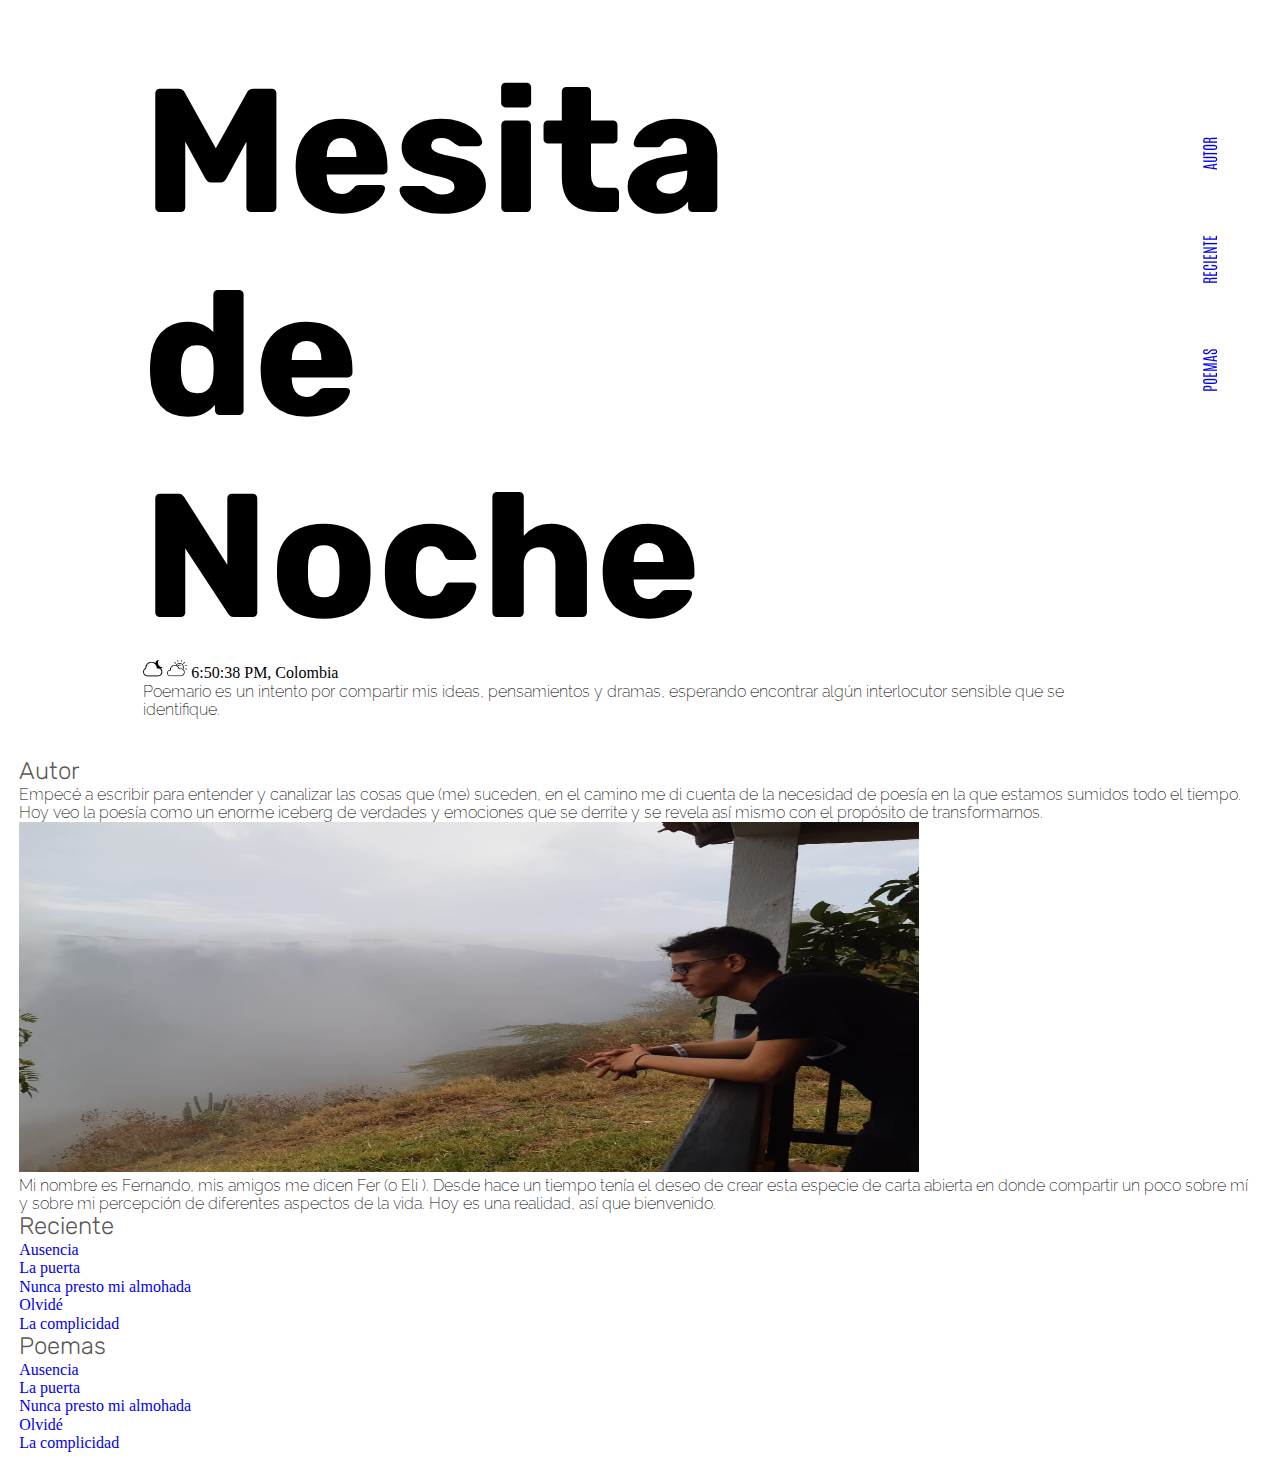
==== index.html @ 66544c05 "Styling vertical navbar and hero" ====
<!DOCTYPE html>
<html lang="es">
  <head>
    <meta charset="UTF-8" />
    <meta http-equiv="X-UA-Compatible" content="IE=edge" />
    <meta name="viewport" content="width=device-width, initial-scale=1.0" />
    <link rel="stylesheet" href="css/normalize.css" />
    <link rel="stylesheet" href="css/styles.css" />
    <link href="https://emoji-css.afeld.me/emoji.css" rel="stylesheet" />
    <!-- S  E O -->
    <!-- <meta name="keywords" content="HTML, CSS, JavaScript">
    <meta name="description" content="Free Web tutorials for HTML and CSS">
    <meta name="author" content="John Doe"> -->
    <title>Poemario</title>
  </head>
  <body>
    <div class="container">
      <!-- Vertical N    a   v   b   a   r -->
      <nav>
        <ul>
          <li><a href="#">Autor</a></li>
          <li><a href="#">Reciente</a></li>
          <li><a href="#">Poemas</a></li>
        </ul>
      </nav>
      <!-- H    e   r   o -->
      <div class="hero-container">
        <header class="hero-header">
          <h1>
            Mesita <br />
            de <br />
            Noche
          </h1>
          <div>
            <img
              src="img/cloud-and-moon.png"
              alt="cloud and moon"
              height="20px"
              width="20px"
            />
            <img
              src="img/cloud-and-sun.png"
              alt="cloud and sun"
              height="20px"
              width="20px"
            />
            <span class="current-date">6:50:38 PM, Colombia</span>
          </div>
        </header>
        <p>
          Poemario es un intento por compartir mis ideas, pensamientos y dramas,
          esperando encontrar algún interlocutor sensible que se identifique.
        </p>
      </div>
      <!-- S  w   i   t   c   h -->
      <!-- End S  w   i   t   ch -->
    </div>
    <main>
      <div class="container">
        <section class="author sect">
          <div class="author-title">
            <h2>Autor</h2>
          </div>
          <div class="author-info">
            <p class="author-info-1">
              Empecé a escribir para entender y canalizar las cosas que (me)
              suceden, en el camino me di cuenta de la necesidad de poesía en la
              que estamos sumidos todo el tiempo. Hoy veo la poesía como un
              enorme iceberg de verdades y emociones que se derrite y se revela
              así mismo con el propósito de transformarnos.
            </p>
            <div class="author-img">
              <img
                src="img/fernando.jpg"
                alt="author seeing the horizon"
                width="900px"
                height="350px"
              />
            </div>
            <p class="author-info-1">
              Mi nombre es Fernando, mis amigos me dicen Fer (o Eli
              <i
                class="em em-bird"
                aria-role="presentation"
                aria-label="BIRD"
              ></i>
              ). Desde hace un tiempo tenía el deseo de crear esta especie de
              carta abierta en donde compartir un poco sobre mí y sobre mi
              percepción de diferentes aspectos de la vida. Hoy es una realidad,
              así que bienvenido.
            </p>
          </div>
        </section>
        <section class="recent">
          <div class="recent-title">
            <h2>Reciente</h2>
          </div>
          <div class="recent-list">
            <ul>
              <li><a href="#">Ausencia</a></li>
              <li><a href="#">La puerta</a></li>
              <li><a href="#">Nunca presto mi almohada</a></li>
              <li><a href="#">Olvidé</a></li>
              <li><a href="#">La complicidad</a></li>
            </ul>
          </div>
        </section>
        <section class="poems">
          <div class="poems-title">
            <h2>Poemas</h2>
          </div>
          <div class="poems-list">
            <ul>
              <li><a href="#">Ausencia</a></li>
              <li><a href="#">La puerta</a></li>
              <li><a href="#">Nunca presto mi almohada</a></li>
              <li><a href="#">Olvidé</a></li>
              <li><a href="#">La complicidad</a></li>
            </ul>
          </div>
        </section>
      </div>
    </main>
  </body>
</html>
---- css/styles.css ----
/*
=============== 
Fonts
===============
*/

@import url('https://fonts.googleapis.com/css2?family=Antonio:wght@300&family=Raleway:wght@200;300&family=Rubik:wght@300;600;700&display=swap');

/*
=============== 
Variables
===============
*/

:root {
  /* Colors */
  --clr-white: #ffffff;
  --clr-black: #000000;
  --clr-gray: #5b5757;
  /* Fonts */
  --ff-primary: 'Rubik', sans-serif;
  --ff-secondary: 'Raleway', sans-serif;
  --ff-tertiary: 'Baloo Chettan 2', cursive;
  --ff-cuaternary: 'Antonio', sans-serif;
}

/*
=============== 
Global Styles
===============
*/

*,
::after,
::before {
  margin: 0;
  padding: 0;
  box-sizing: border-box;
}
body {
  position: absolute;
  background: var(--clr-white);
  color: var(--clr-black);
}
ul {
  list-style-type: none;
}
a {
  text-decoration: none;
}
a:visited {
  color: var(--clr-black);
}
h1 {
  margin: 2rem 0 0 0;
  font-family: var(--ff-primary);
  font-weight: 700;
  font-size: 11rem;
  text-align: left;
}
h2 {
  color: var(--clr-gray);
  font-family: var(--ff-primary);
  font-weight: 300;
}
p {
  color: var(--clr-black);
  font-family: var(--ff-secondary);
  font-weight: 200;
  /* font-size: 32px; */
}

/*
=============== 
Main Styles
===============
*/
.container {
  margin: 0 auto;
  padding: 1.5%;
}
nav {
  transform: rotate(-90deg);
  position: fixed;
  top: 250px;
  right: -95px;
  height: 30px;
  width: 20rem;
  /* border: 1px solid black; */
}

nav ul {
  display: flex;
  flex-direction: row-reverse;
  align-items: center;
  justify-content: space-around;
}

nav ul li a {
  font-family: var(--ff-cuaternary);
  font-weight: 300;
  font-size: 1rem;
  text-transform: uppercase;
}

.hero-container {
  width: 80%;
  max-width: 1440px;
  margin: 0 auto;
}

.hero-header {
  margin: 0 auto;
}
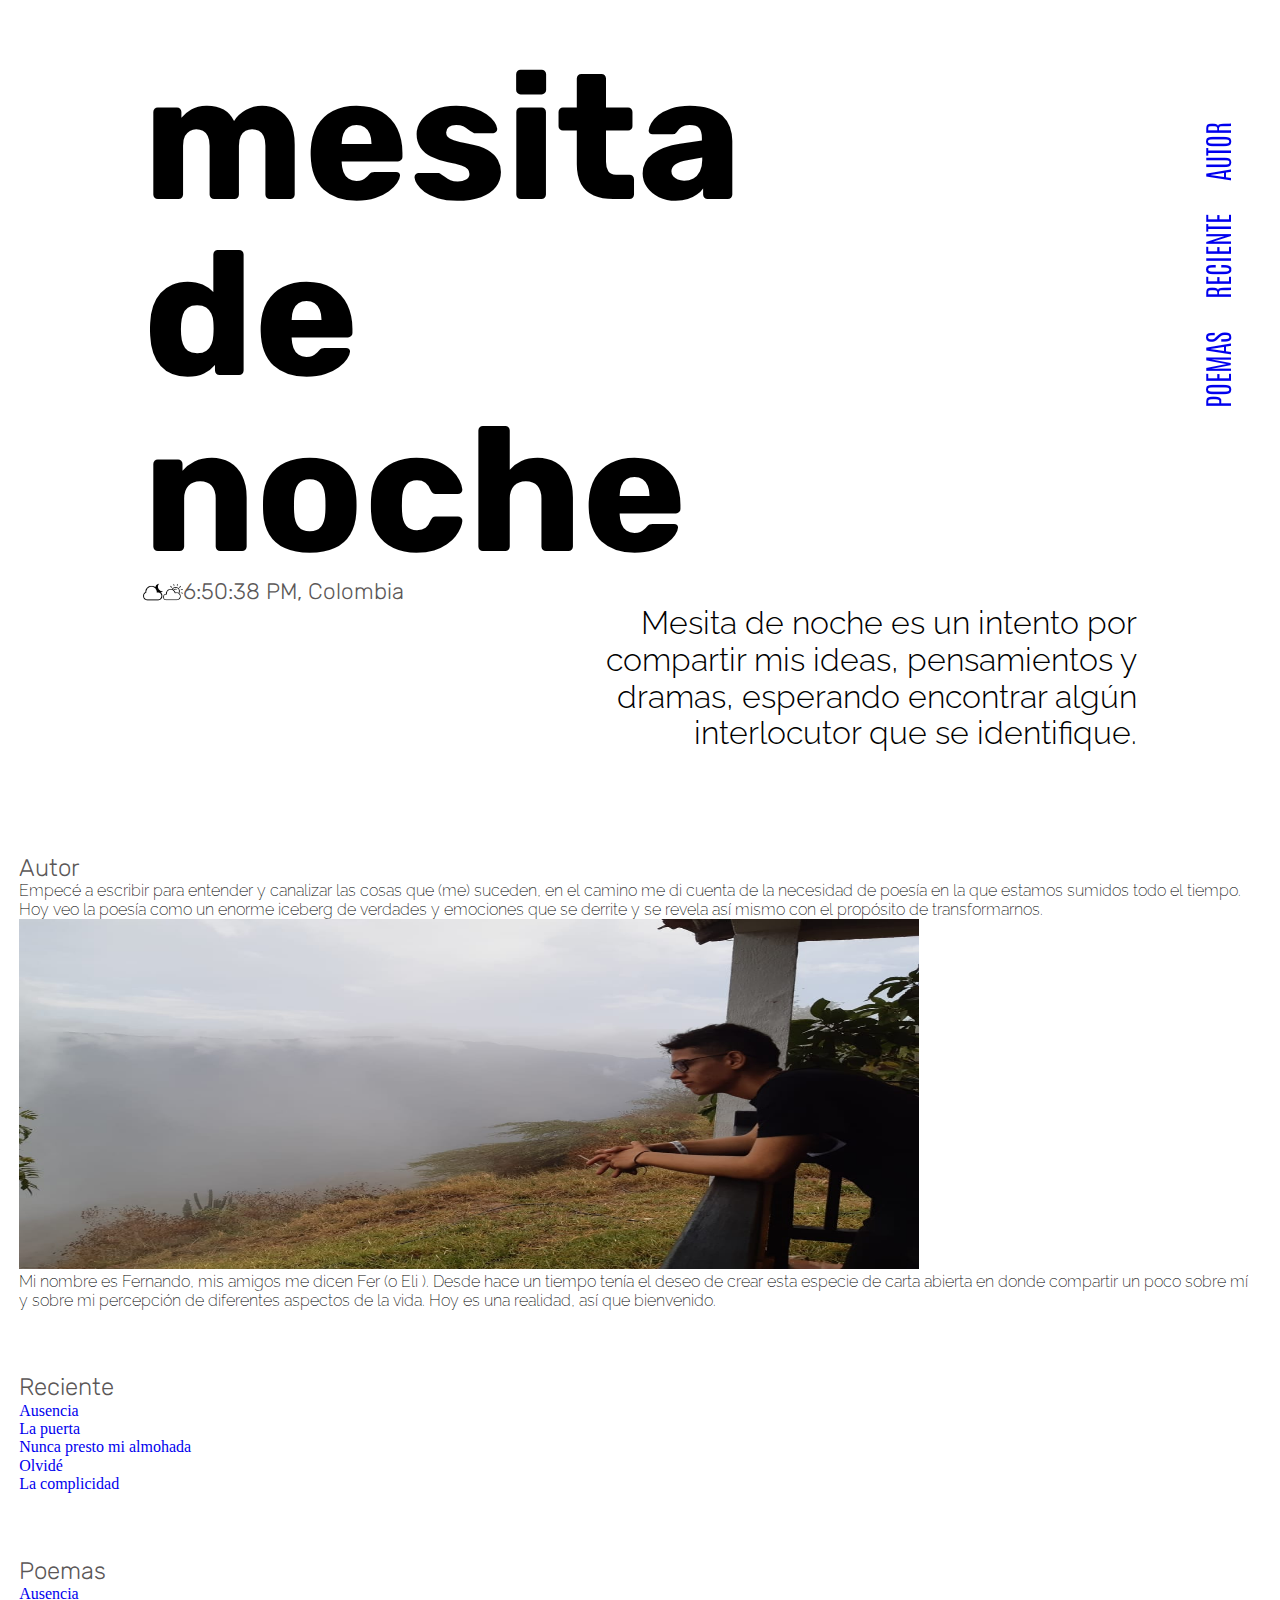
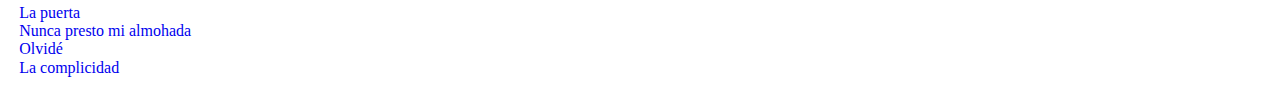
==== commit 42c839f3: "Styling hero, changing the page content" ====
--- a/index.html
+++ b/index.html
@@ -27,30 +27,34 @@
       <div class="hero-container">
         <header class="hero-header">
           <h1>
-            Mesita <br />
+            mesita <br />
             de <br />
-            Noche
+            noche
           </h1>
-          <div>
+          <div class="current-date">
             <img
               src="img/cloud-and-moon.png"
               alt="cloud and moon"
               height="20px"
               width="20px"
+              class="moon-icon"
             />
             <img
               src="img/cloud-and-sun.png"
               alt="cloud and sun"
               height="20px"
               width="20px"
+              class="sun-icon"
             />
-            <span class="current-date">6:50:38 PM, Colombia</span>
+            <span>6:50:38 PM, Colombia</span>
           </div>
         </header>
-        <p>
-          Poemario es un intento por compartir mis ideas, pensamientos y dramas,
-          esperando encontrar algún interlocutor sensible que se identifique.
-        </p>
+        <div class="hero-info">
+          <p>
+            Mesita de noche es un intento por compartir mis ideas, pensamientos
+            y dramas, esperando encontrar algún interlocutor que se identifique.
+          </p>
+        </div>
       </div>
       <!-- S  w   i   t   c   h -->
       <!-- End S  w   i   t   ch -->
--- a/css/styles.css
+++ b/css/styles.css
@@ -42,6 +42,9 @@
   background: var(--clr-white);
   color: var(--clr-black);
 }
+section {
+  margin-top: 4rem;
+}
 ul {
   list-style-type: none;
 }
@@ -56,6 +59,7 @@
   font-family: var(--ff-primary);
   font-weight: 700;
   font-size: 11rem;
+  line-height: 1;
   text-align: left;
 }
 h2 {
@@ -99,7 +103,7 @@
 nav ul li a {
   font-family: var(--ff-cuaternary);
   font-weight: 300;
-  font-size: 1rem;
+  font-size: 1.8rem;
   text-transform: uppercase;
 }
 
@@ -112,3 +116,26 @@
 .hero-header {
   margin: 0 auto;
 }
+
+.hero-info {
+  margin-left: auto;
+  width: 60%;
+}
+
+.hero-info p {
+  font-size: 2rem;
+  font-weight: 300;
+  text-align: right;
+}
+
+.current-date {
+  display: flex;
+  align-items: center;
+}
+
+.current-date span {
+  color: var(--clr-gray);
+  font-family: var(--ff-primary);
+  font-weight: 300;
+  font-size: 1.4rem;
+}
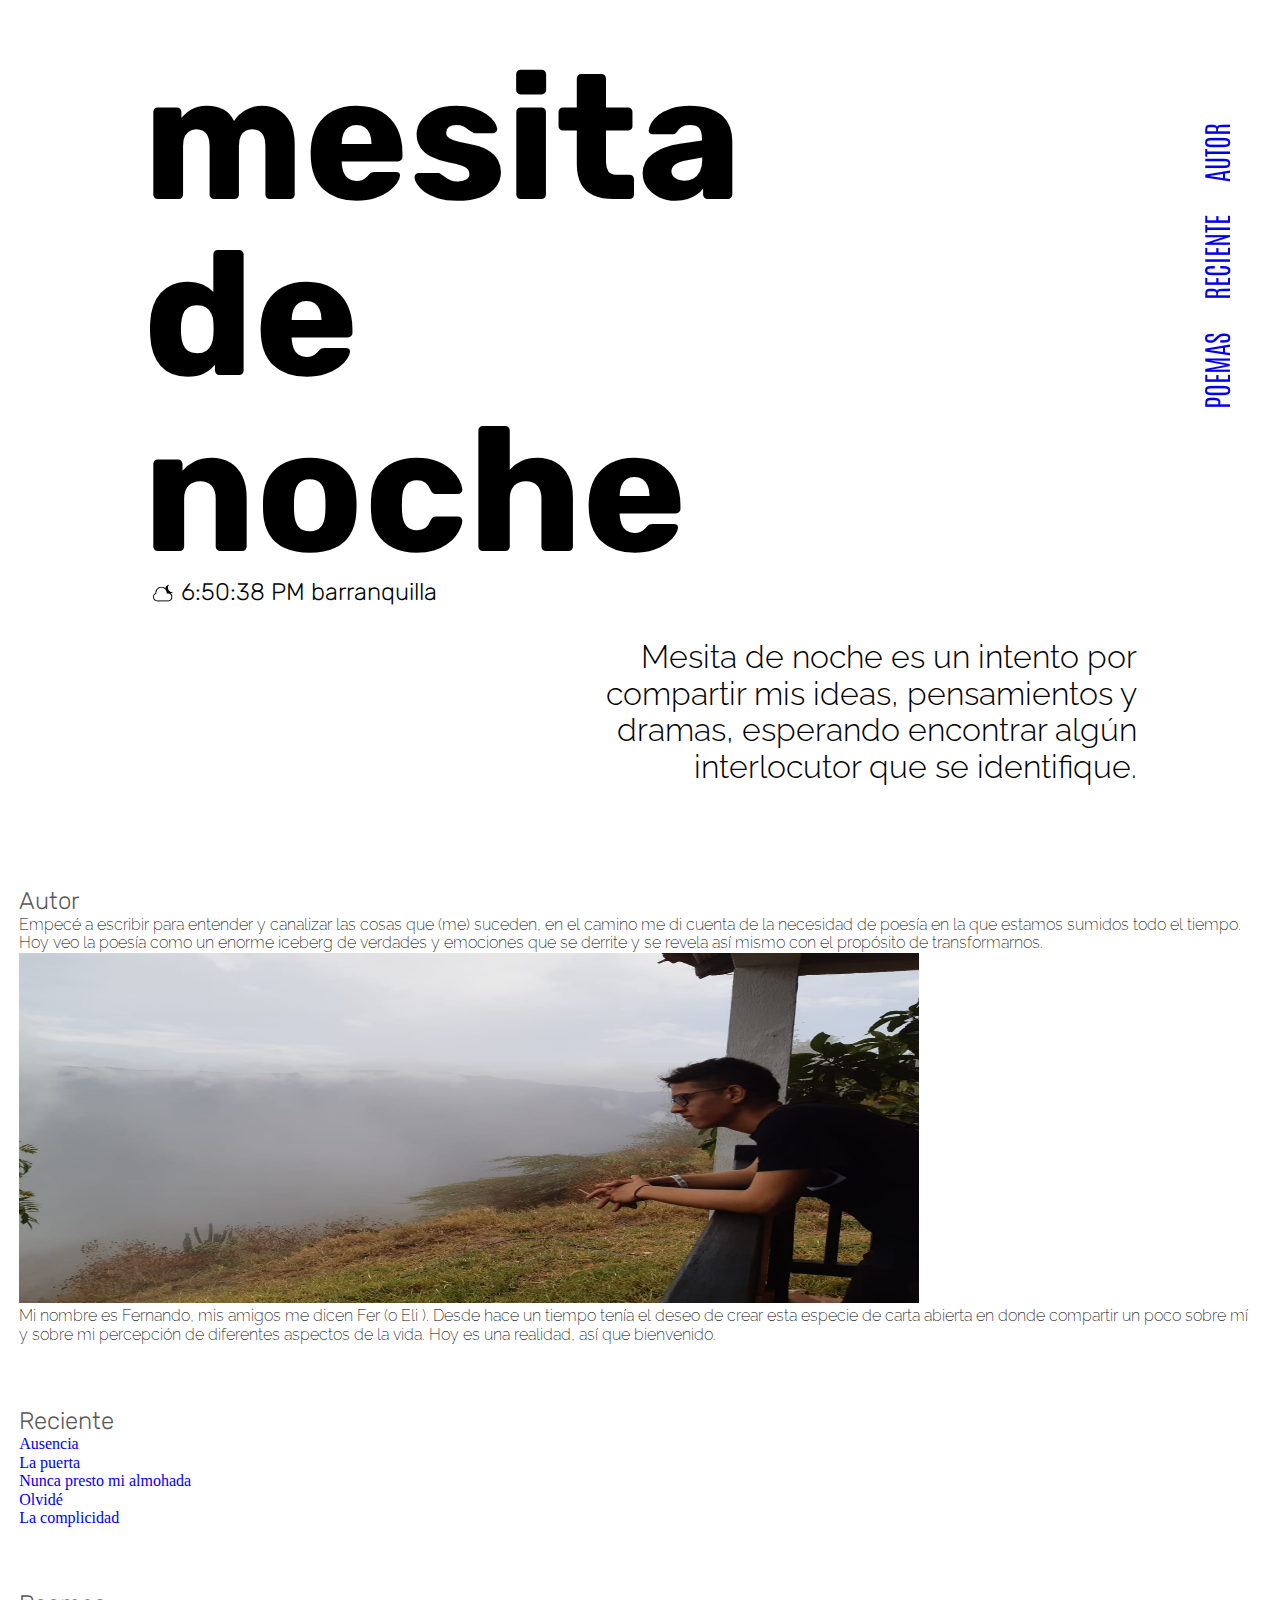
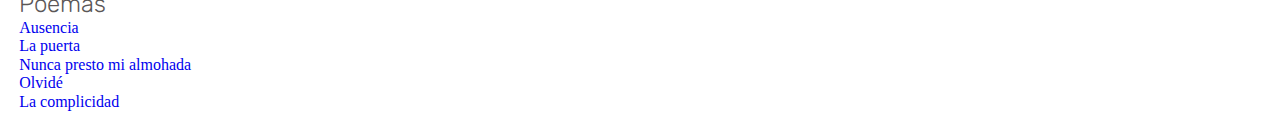
==== commit c34cbc13: "Creating clock functionality" ====
--- a/index.html
+++ b/index.html
@@ -31,7 +31,7 @@
             de <br />
             noche
           </h1>
-          <div class="current-date">
+          <div class="current-time">
             <img
               src="img/cloud-and-moon.png"
               alt="cloud and moon"
@@ -46,7 +46,7 @@
               width="20px"
               class="sun-icon"
             />
-            <span>6:50:38 PM, Colombia</span>
+            <span id="clock">6:50:38 PM barranquilla</span>
           </div>
         </header>
         <div class="hero-info">
@@ -125,5 +125,6 @@
         </section>
       </div>
     </main>
+    <script src="js/index.js"></script>
   </body>
 </html>
--- a/css/styles.css
+++ b/css/styles.css
@@ -4,7 +4,7 @@
 ===============
 */
 
-@import url('https://fonts.googleapis.com/css2?family=Antonio:wght@300&family=Raleway:wght@200;300&family=Rubik:wght@300;600;700&display=swap');
+@import url('https://fonts.googleapis.com/css2?family=Antonio:wght@300&family=Raleway:wght@200;300&family=Rubik:wght@300;500;700&display=swap');
 
 /*
 =============== 
@@ -88,7 +88,7 @@
   position: fixed;
   top: 250px;
   right: -95px;
-  height: 30px;
+  height: 2rem;
   width: 20rem;
   /* border: 1px solid black; */
 }
@@ -128,14 +128,21 @@
   text-align: right;
 }
 
-.current-date {
+.current-time {
   display: flex;
   align-items: center;
+  gap: 0.5rem;
+  margin-bottom: 2rem;
+  margin-left: 10px;
 }
 
-.current-date span {
-  color: var(--clr-gray);
+.current-time span {
+  color: var(--clr-black);
   font-family: var(--ff-primary);
   font-weight: 300;
-  font-size: 1.4rem;
+  font-size: 1.5rem;
 }
+
+.current-time .moon-icon {
+  display: none;
+}
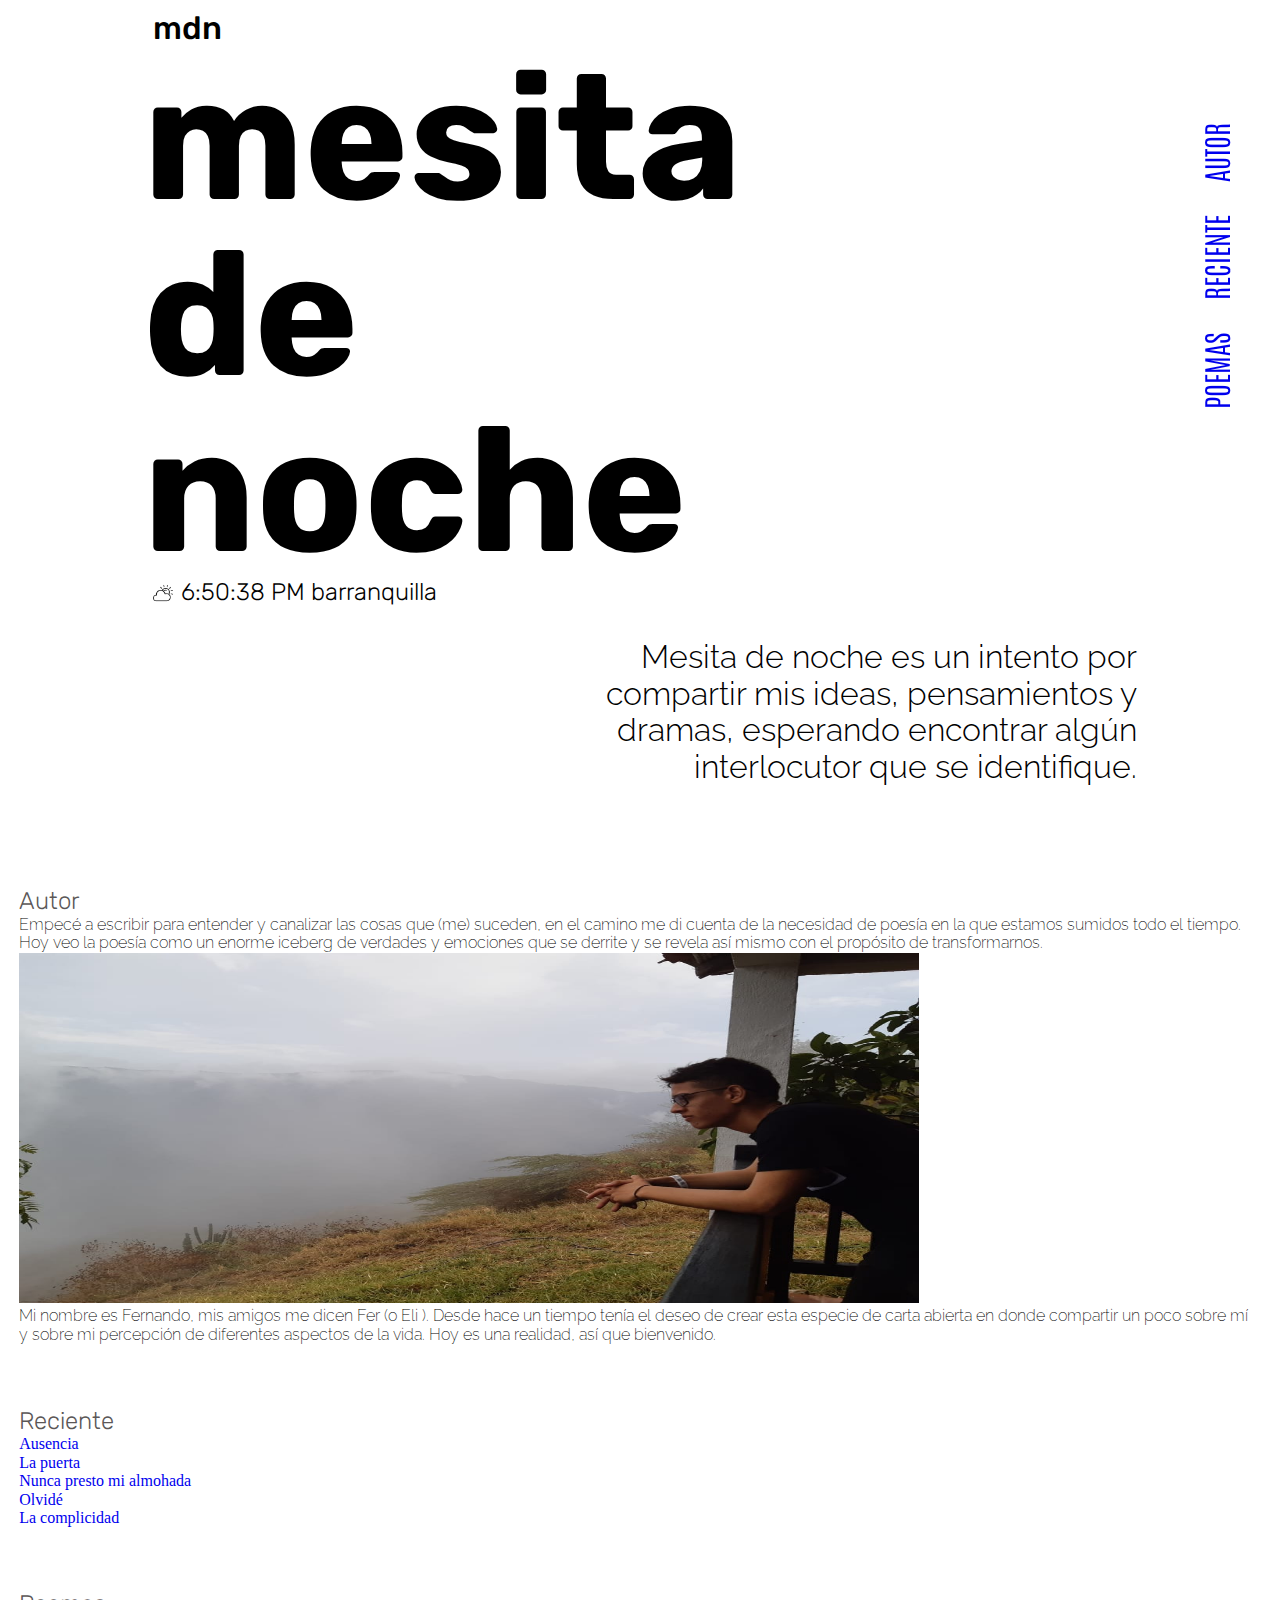
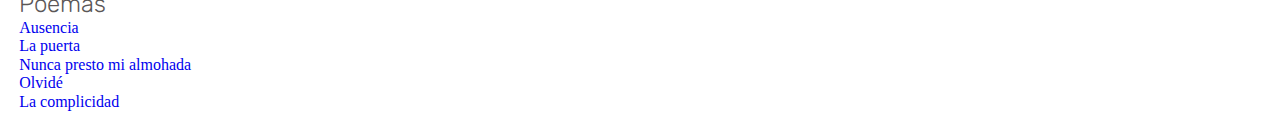
==== commit 2a7d7950: "Creating a banner for a logo, styling logo and animation" ====
--- a/index.html
+++ b/index.html
@@ -25,6 +25,11 @@
       </nav>
       <!-- H    e   r   o -->
       <div class="hero-container">
+        <div class="banner">
+          <div class="logo">
+            <p id="logo">mdn</p>
+          </div>
+        </div>
         <header class="hero-header">
           <h1>
             mesita <br />
--- a/css/styles.css
+++ b/css/styles.css
@@ -107,6 +107,55 @@
   text-transform: uppercase;
 }
 
+.banner {
+  margin: 0 auto;
+  padding-left: 1.5%;
+  padding-right: 1.5%;
+  position: fixed;
+  top: 0;
+  left: 0;
+  width: 100%;
+  height: 3.5rem;
+  background-color: var(--clr-white);
+  /* border-bottom: 1px solid black; */
+}
+
+.logo {
+  width: 80%;
+  height: 100%;
+  margin: 0 auto;
+}
+
+.logo p {
+  color: var(--clr-black);
+  font-family: var(--ff-primary);
+  font-weight: 500;
+  font-size: 2rem;
+  text-align: left;
+  line-height: 3.5rem;
+  margin-left: 10px;
+  vertical-align: center;
+}
+
+#logo {
+  opacity: 1;
+  animation: showLogo 5s ease-in infinite;
+}
+
+@keyframes showLogo {
+  0% {
+    opacity: 1;
+  }
+
+  50% {
+    opacity: 0;
+  }
+
+  100% {
+    opacity: 1;
+  }
+}
+
 .hero-container {
   width: 80%;
   max-width: 1440px;
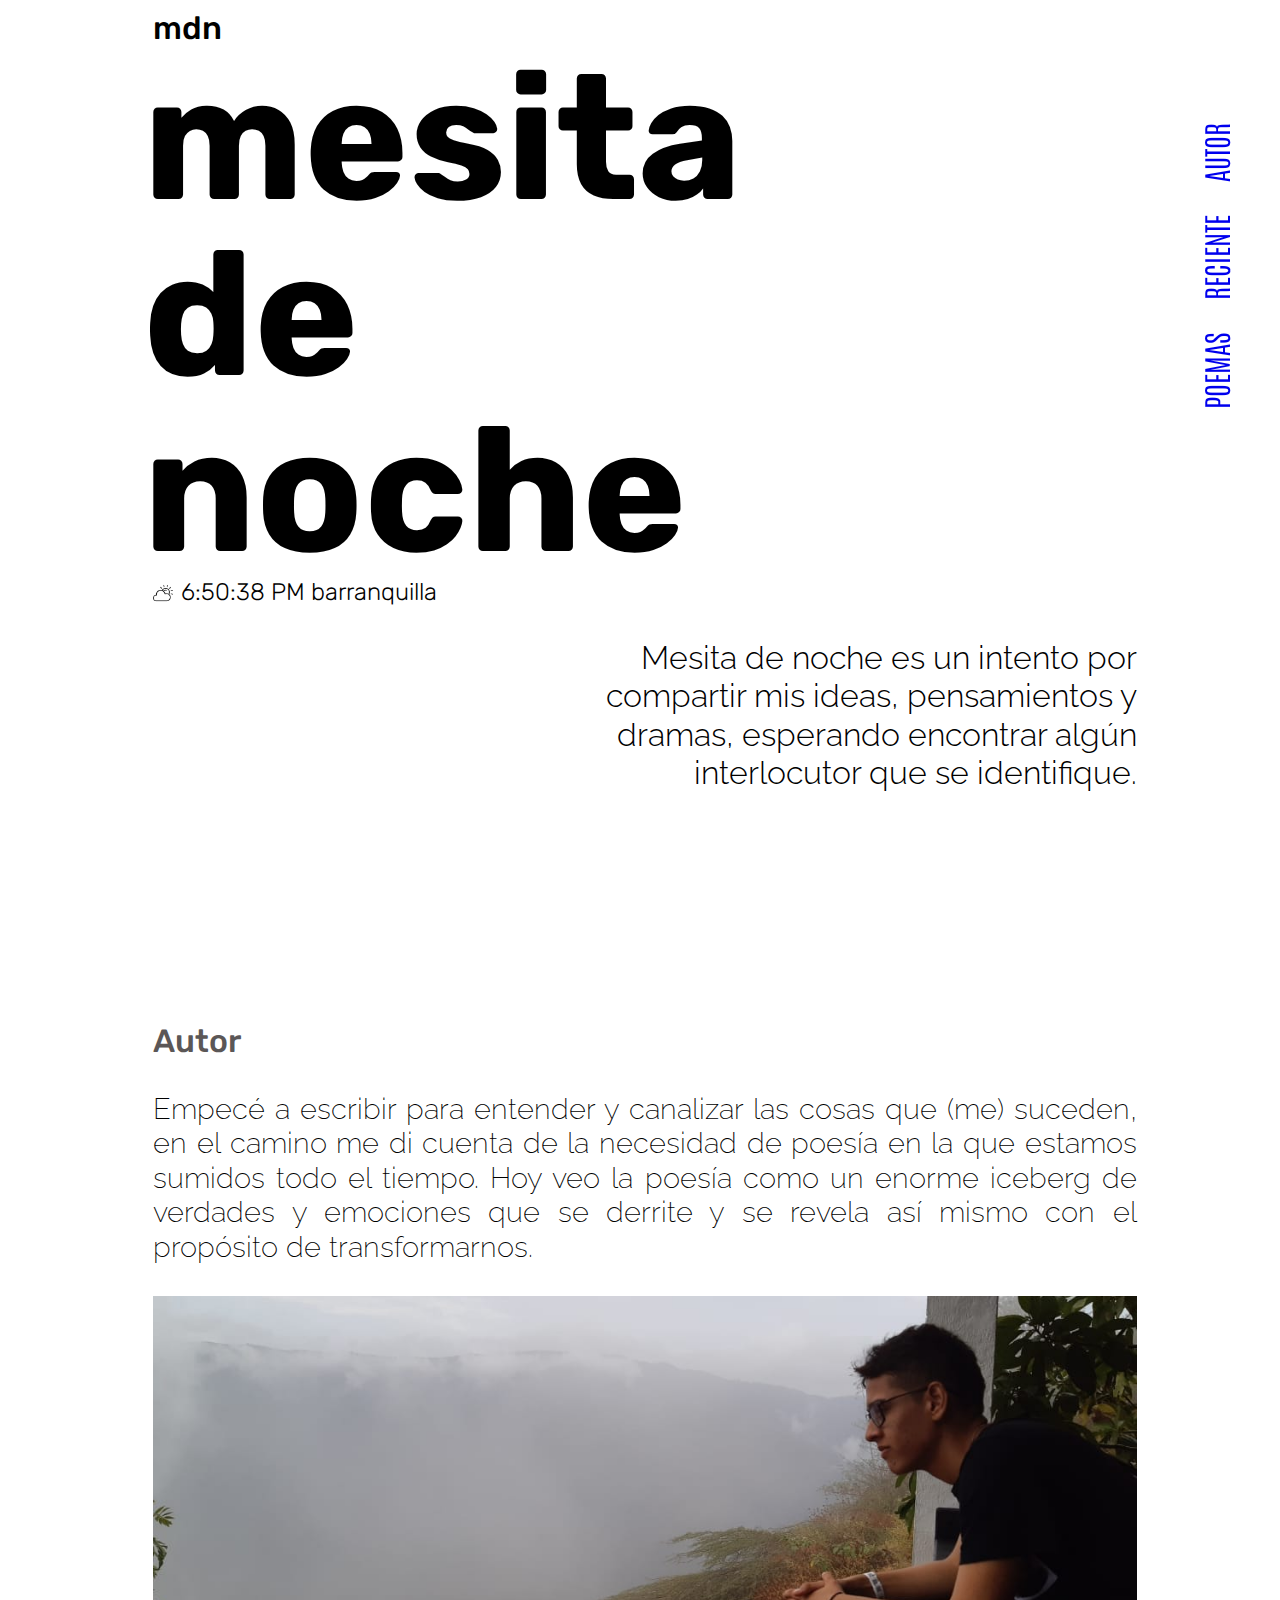
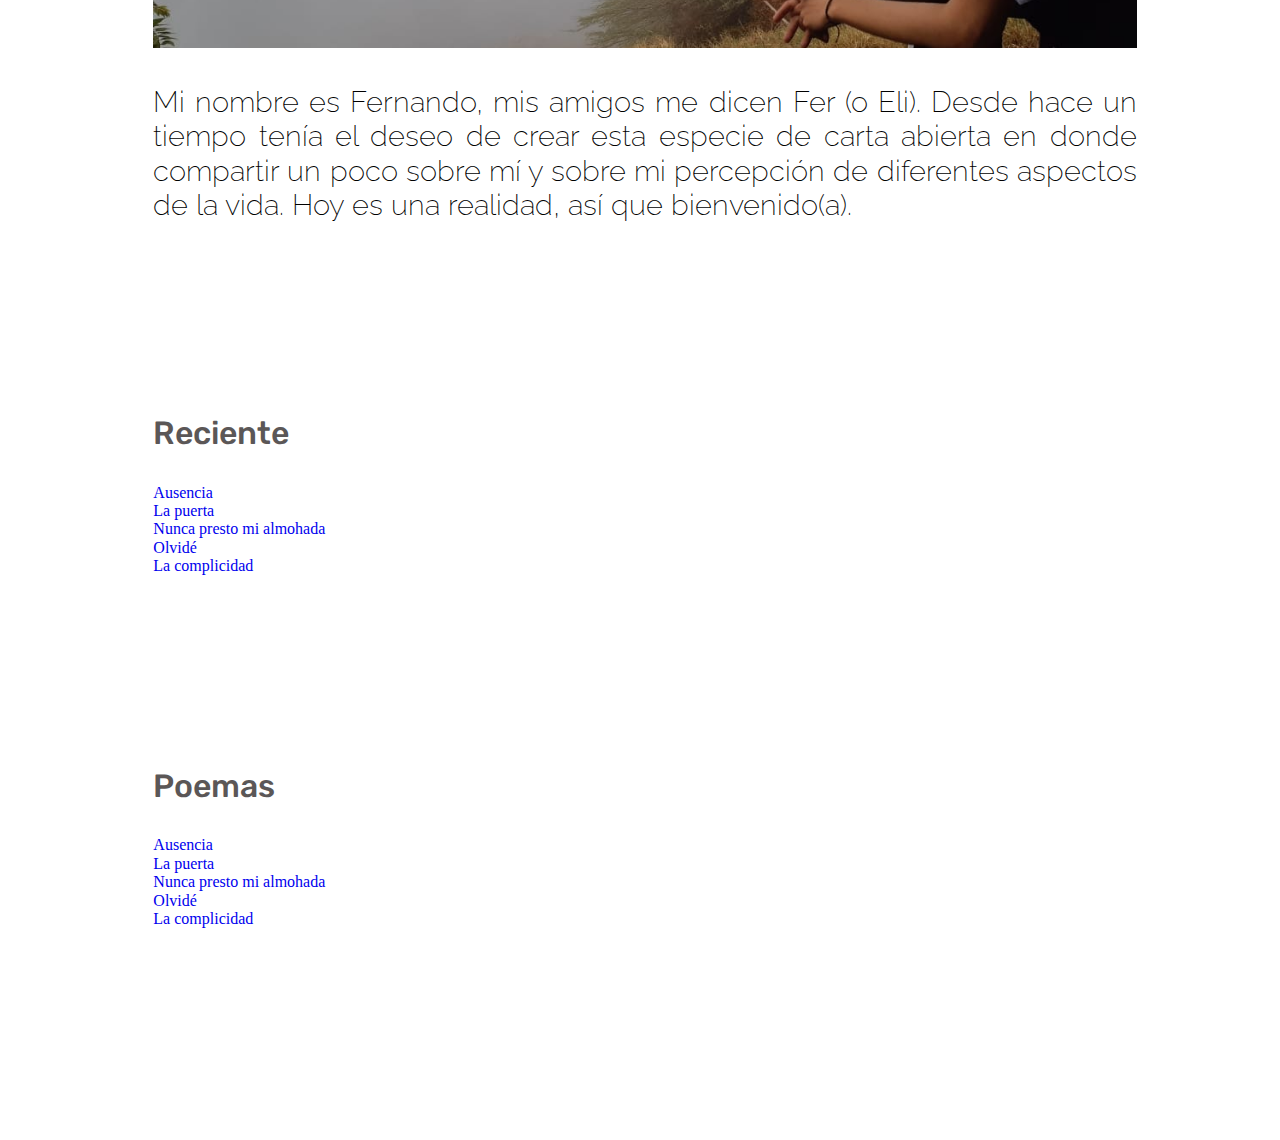
==== commit 7af256bd: "Styling author section" ====
--- a/index.html
+++ b/index.html
@@ -5,8 +5,8 @@
     <meta http-equiv="X-UA-Compatible" content="IE=edge" />
     <meta name="viewport" content="width=device-width, initial-scale=1.0" />
     <link rel="stylesheet" href="css/normalize.css" />
+    <link href="https://emoji-css.afeld.me/emoji.css" rel="stylesheet" />
     <link rel="stylesheet" href="css/styles.css" />
-    <link href="https://emoji-css.afeld.me/emoji.css" rel="stylesheet" />
     <!-- S  E O -->
     <!-- <meta name="keywords" content="HTML, CSS, JavaScript">
     <meta name="description" content="Free Web tutorials for HTML and CSS">
@@ -67,41 +67,51 @@
     <main>
       <div class="container">
         <section class="author sect">
-          <div class="author-title">
+          <div class="author title">
             <h2>Autor</h2>
           </div>
           <div class="author-info">
             <p class="author-info-1">
-              Empecé a escribir para entender y canalizar las cosas que (me)
-              suceden, en el camino me di cuenta de la necesidad de poesía en la
-              que estamos sumidos todo el tiempo. Hoy veo la poesía como un
-              enorme iceberg de verdades y emociones que se derrite y se revela
-              así mismo con el propósito de transformarnos.
+              Empecé a escribir
+              <i
+                class="em em-writing_hand"
+                aria-role="presentation"
+                aria-label=""
+              ></i>
+              para entender y canalizar las cosas que (me) suceden, en el camino
+              me di cuenta de la necesidad de poesía en la que estamos sumidos
+              todo el tiempo. Hoy veo la poesía como un enorme iceberg de
+              verdades y emociones que se derrite y se revela así mismo con el
+              propósito de transformarnos.
             </p>
             <div class="author-img">
-              <img
-                src="img/fernando.jpg"
-                alt="author seeing the horizon"
-                width="900px"
-                height="350px"
-              />
+              <img src="img/fernando.jpg" alt="author seeing the horizon" />
             </div>
             <p class="author-info-1">
-              Mi nombre es Fernando, mis amigos me dicen Fer (o Eli
-              <i
-                class="em em-bird"
+              Mi nombre es Fernando<i
+                class="em em-raised_hand_with_fingers_splayed"
                 aria-role="presentation"
-                aria-label="BIRD"
-              ></i>
-              ). Desde hace un tiempo tenía el deseo de crear esta especie de
+                aria-label=""
+              ></i
+              >, mis amigos me dicen Fer (o Eli<i
+                class="em em-baby_chick"
+                aria-role="presentation"
+                aria-label="BABY CHICK"
+              ></i
+              >). Desde hace un tiempo tenía el deseo de crear esta especie de
               carta abierta en donde compartir un poco sobre mí y sobre mi
               percepción de diferentes aspectos de la vida. Hoy es una realidad,
-              así que bienvenido.
+              así que bienvenido(a)<i
+                class="em em-hugging_face"
+                aria-role="presentation"
+                aria-label="HUGGING FACE"
+              ></i
+              >.
             </p>
           </div>
         </section>
-        <section class="recent">
-          <div class="recent-title">
+        <section class="recent sect">
+          <div class="recent title">
             <h2>Reciente</h2>
           </div>
           <div class="recent-list">
@@ -114,8 +124,8 @@
             </ul>
           </div>
         </section>
-        <section class="poems">
-          <div class="poems-title">
+        <section class="poems sect">
+          <div class="poems title">
             <h2>Poemas</h2>
           </div>
           <div class="poems-list">
--- a/css/styles.css
+++ b/css/styles.css
@@ -41,9 +41,15 @@
   position: absolute;
   background: var(--clr-white);
   color: var(--clr-black);
+  overflow-x: hidden;
 }
 section {
-  margin-top: 4rem;
+  margin-top: 12rem;
+  margin-bottom: 12rem;
+  margin-left: auto;
+  margin-right: auto;
+  padding-left: 10px;
+  width: 80%;
 }
 ul {
   list-style-type: none;
@@ -65,7 +71,9 @@
 h2 {
   color: var(--clr-gray);
   font-family: var(--ff-primary);
-  font-weight: 300;
+  font-weight: 500;
+  font-size: 2rem;
+  /* letter-spacing: 0.2rem; */
 }
 p {
   color: var(--clr-black);
@@ -175,6 +183,7 @@
   font-size: 2rem;
   font-weight: 300;
   text-align: right;
+  line-height: 1.2;
 }
 
 .current-time {
@@ -195,3 +204,37 @@
 .current-time .moon-icon {
   display: none;
 }
+
+/* Sections */
+
+/* .sect {
+  margin-top: 12rem;
+  margin-bottom: 12rem;
+} */
+
+.title {
+  margin-top: 2rem;
+  margin-bottom: 2rem;
+}
+
+.author-info p {
+  font-size: 1.8rem;
+  line-height: 1.2;
+  text-align: justify;
+}
+
+.author-img {
+  margin-top: 2rem;
+  margin-bottom: 2rem;
+}
+
+.author-img img {
+  height: 22rem;
+  width: 100%;
+  object-fit: cover;
+}
+
+.em {
+  width: 1.2em;
+  height: 1.2em;
+}
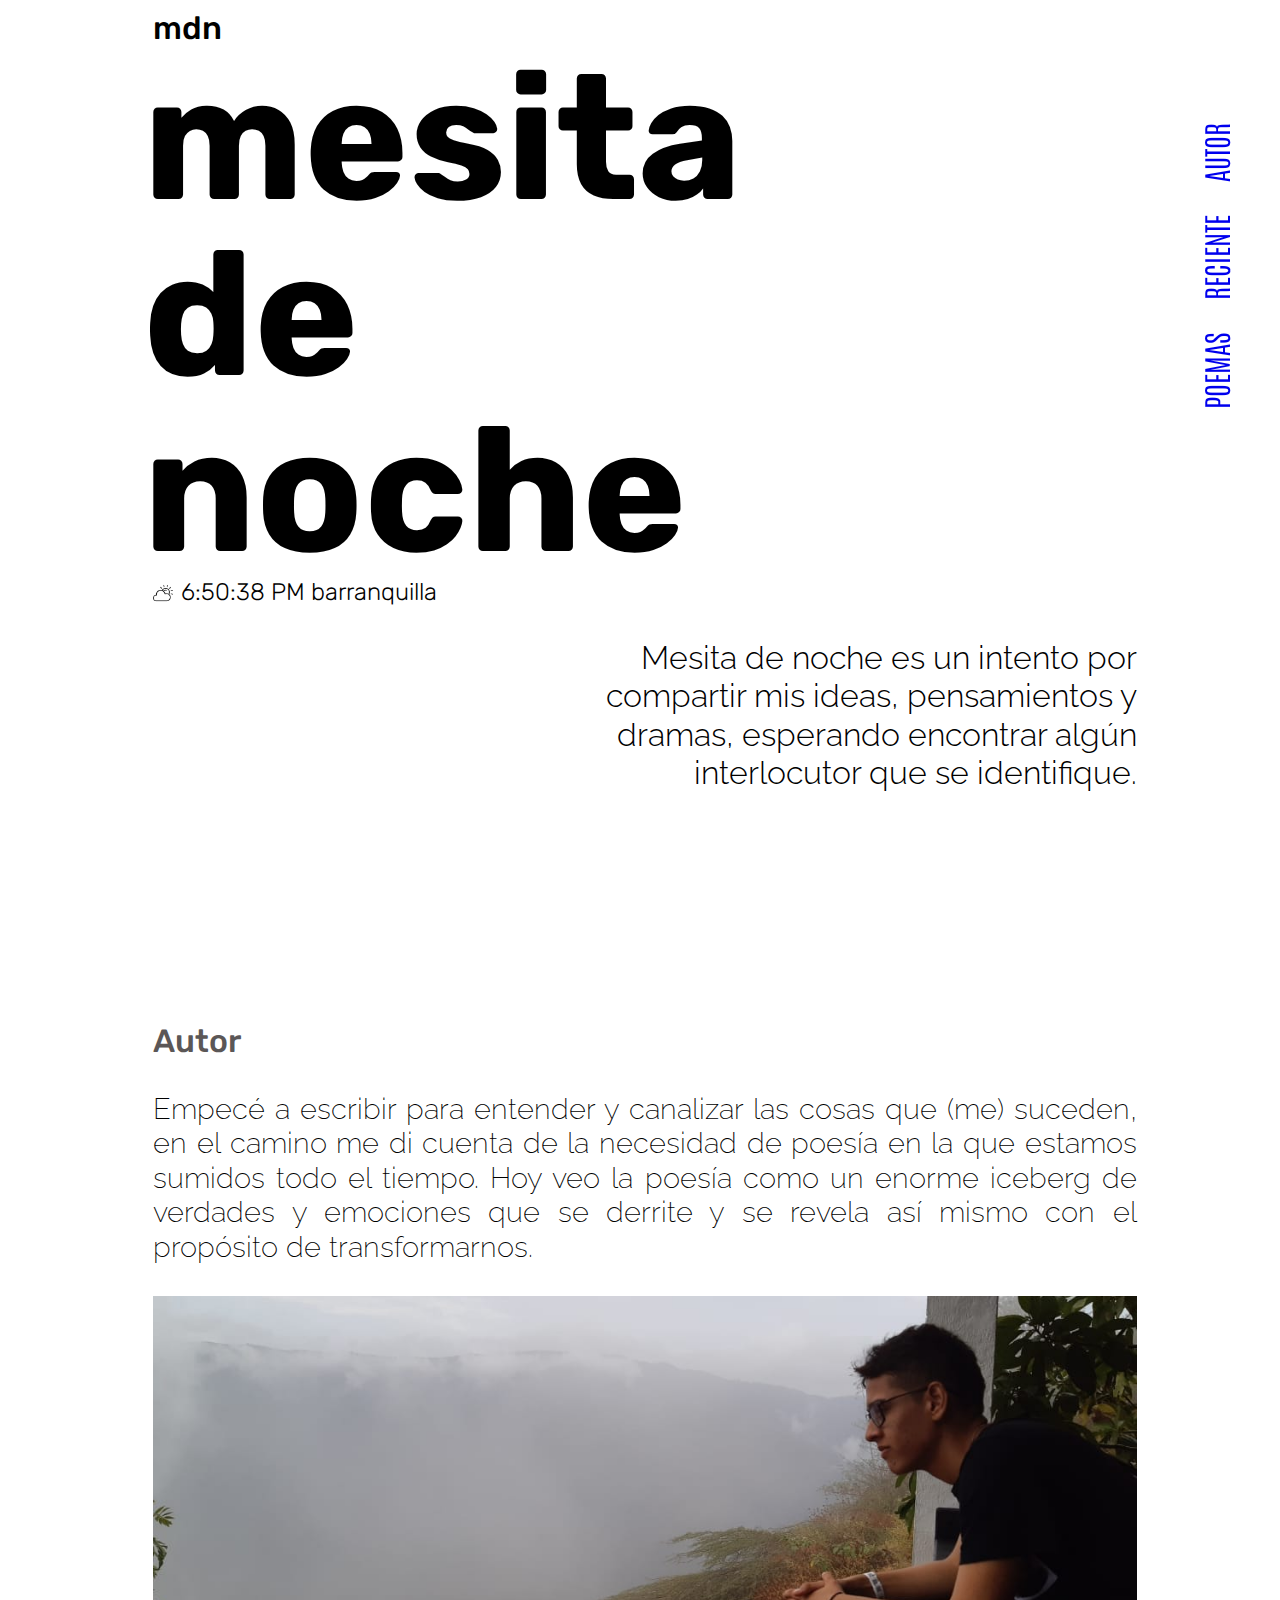
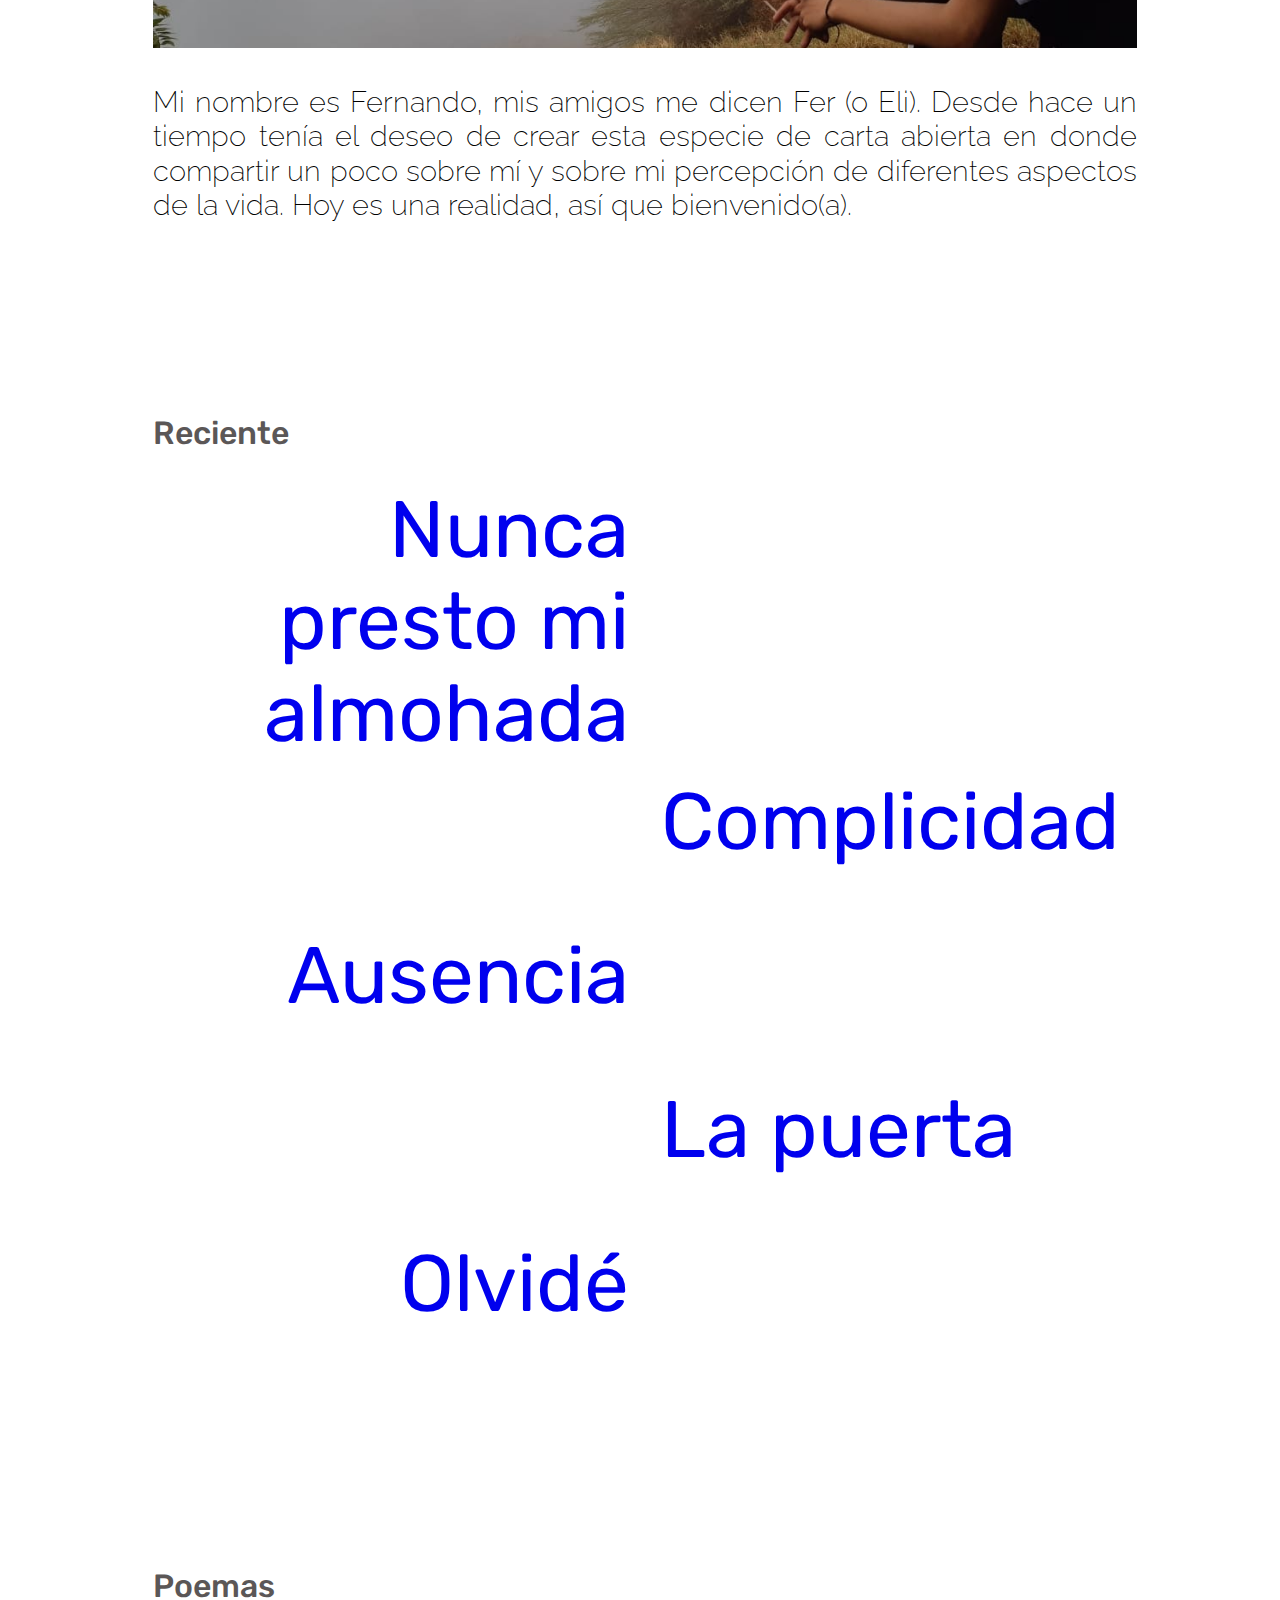
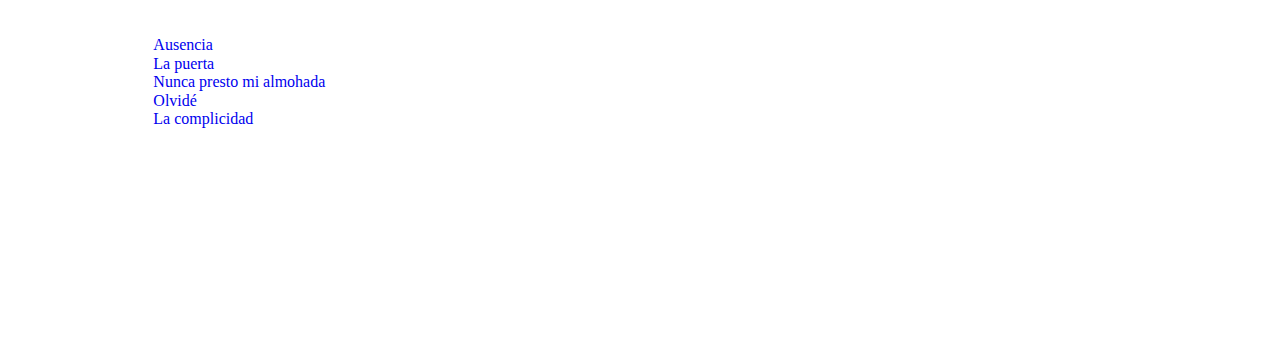
==== commit cd922f64: "Styling recent section" ====
--- a/index.html
+++ b/index.html
@@ -115,12 +115,12 @@
             <h2>Reciente</h2>
           </div>
           <div class="recent-list">
-            <ul>
-              <li><a href="#">Ausencia</a></li>
-              <li><a href="#">La puerta</a></li>
-              <li><a href="#">Nunca presto mi almohada</a></li>
-              <li><a href="#">Olvidé</a></li>
-              <li><a href="#">La complicidad</a></li>
+            <ul class="recent-grid">
+              <li class="a"><a href="#">Olvidé</a></li>
+              <li class="b"><a href="#">Ausencia</a></li>
+              <li class="c"><a href="#">La puerta</a></li>
+              <li class="d"><a href="#">Complicidad</a></li>
+              <li class="e"><a href="#">Nunca presto mi almohada</a></li>
             </ul>
           </div>
         </section>
--- a/css/styles.css
+++ b/css/styles.css
@@ -4,7 +4,7 @@
 ===============
 */
 
-@import url('https://fonts.googleapis.com/css2?family=Antonio:wght@300&family=Raleway:wght@200;300&family=Rubik:wght@300;500;700&display=swap');
+@import url('https://fonts.googleapis.com/css2?family=Antonio:wght@300&family=Raleway:wght@200;300&family=Rubik:wght@300;500;700&family=Baloo+Chettan+2:wght@600&display=swap');
 
 /*
 =============== 
@@ -206,11 +206,7 @@
 }
 
 /* Sections */
-
-/* .sect {
-  margin-top: 12rem;
-  margin-bottom: 12rem;
-} */
+/* Author */
 
 .title {
   margin-top: 2rem;
@@ -238,3 +234,58 @@
   width: 1.2em;
   height: 1.2em;
 }
+
+/* Recent */
+
+.recent-list ul li a {
+  font-family: var(--ff-primary);
+  font-size: 5rem;
+}
+
+.recent-grid {
+  display: grid;
+  grid-template-columns: [x0] 1fr [x1] 1fr [x2];
+  grid-template-rows: [y0] 1fr [y1] 0.5fr [y2] 0.5fr [y3] 0.5fr [y4] 0.5fr [y5];
+  column-gap: 2rem;
+  row-gap: 1rem;
+}
+
+.a {
+  grid-column: x0 / x1;
+  grid-row: y4 / y5;
+}
+
+.b {
+  grid-column: x0 / x1;
+  grid-row: y2 / y3;
+}
+
+.c {
+  grid-column: x1 / x2;
+  grid-row: y3 / y4;
+}
+
+.e {
+  grid-column: x0 / x1;
+  grid-row: y0 / y1;
+}
+
+.d {
+  grid-column: x1 / x2;
+  grid-row: y1 / y2;
+}
+
+.a a,
+.b a,
+.c a,
+.d a,
+.e a {
+  display: block;
+  width: 100%;
+  height: 100%;
+}
+.a a,
+.b a,
+.e a {
+  text-align: right !important;
+}
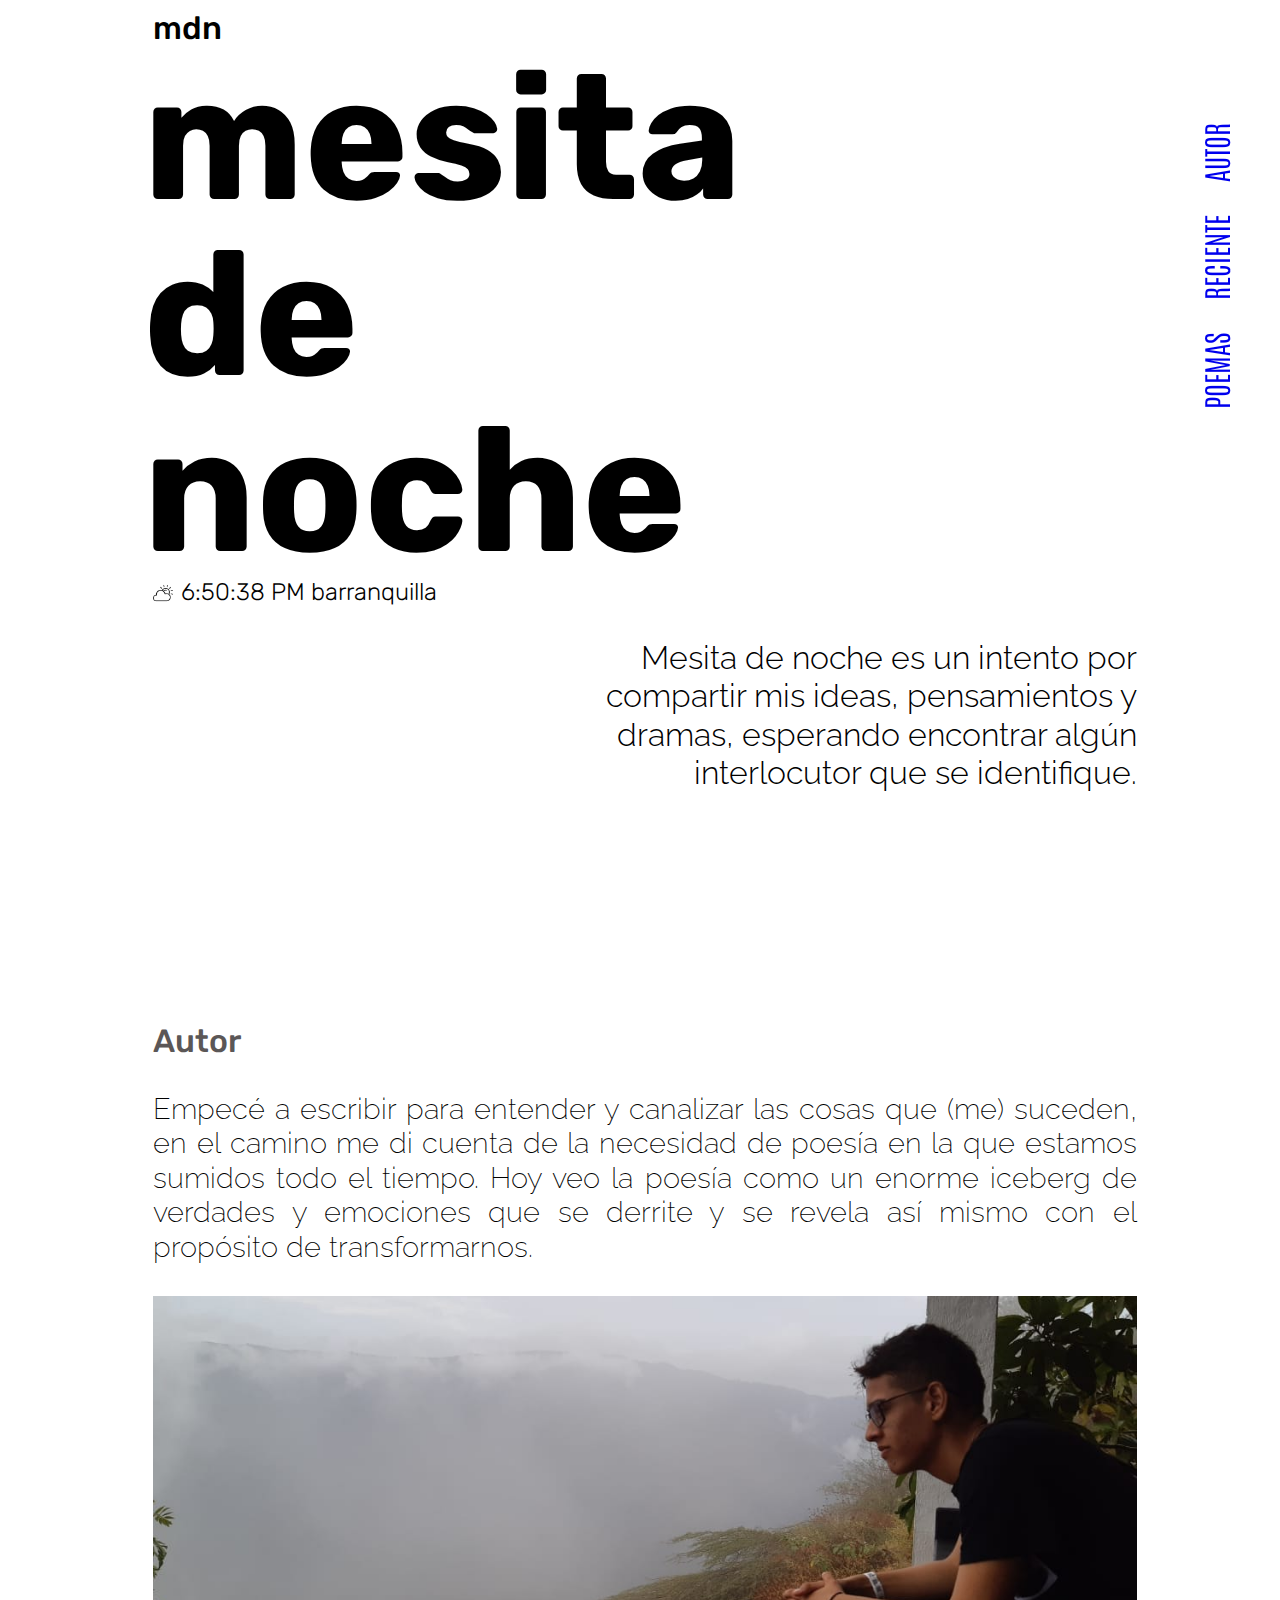
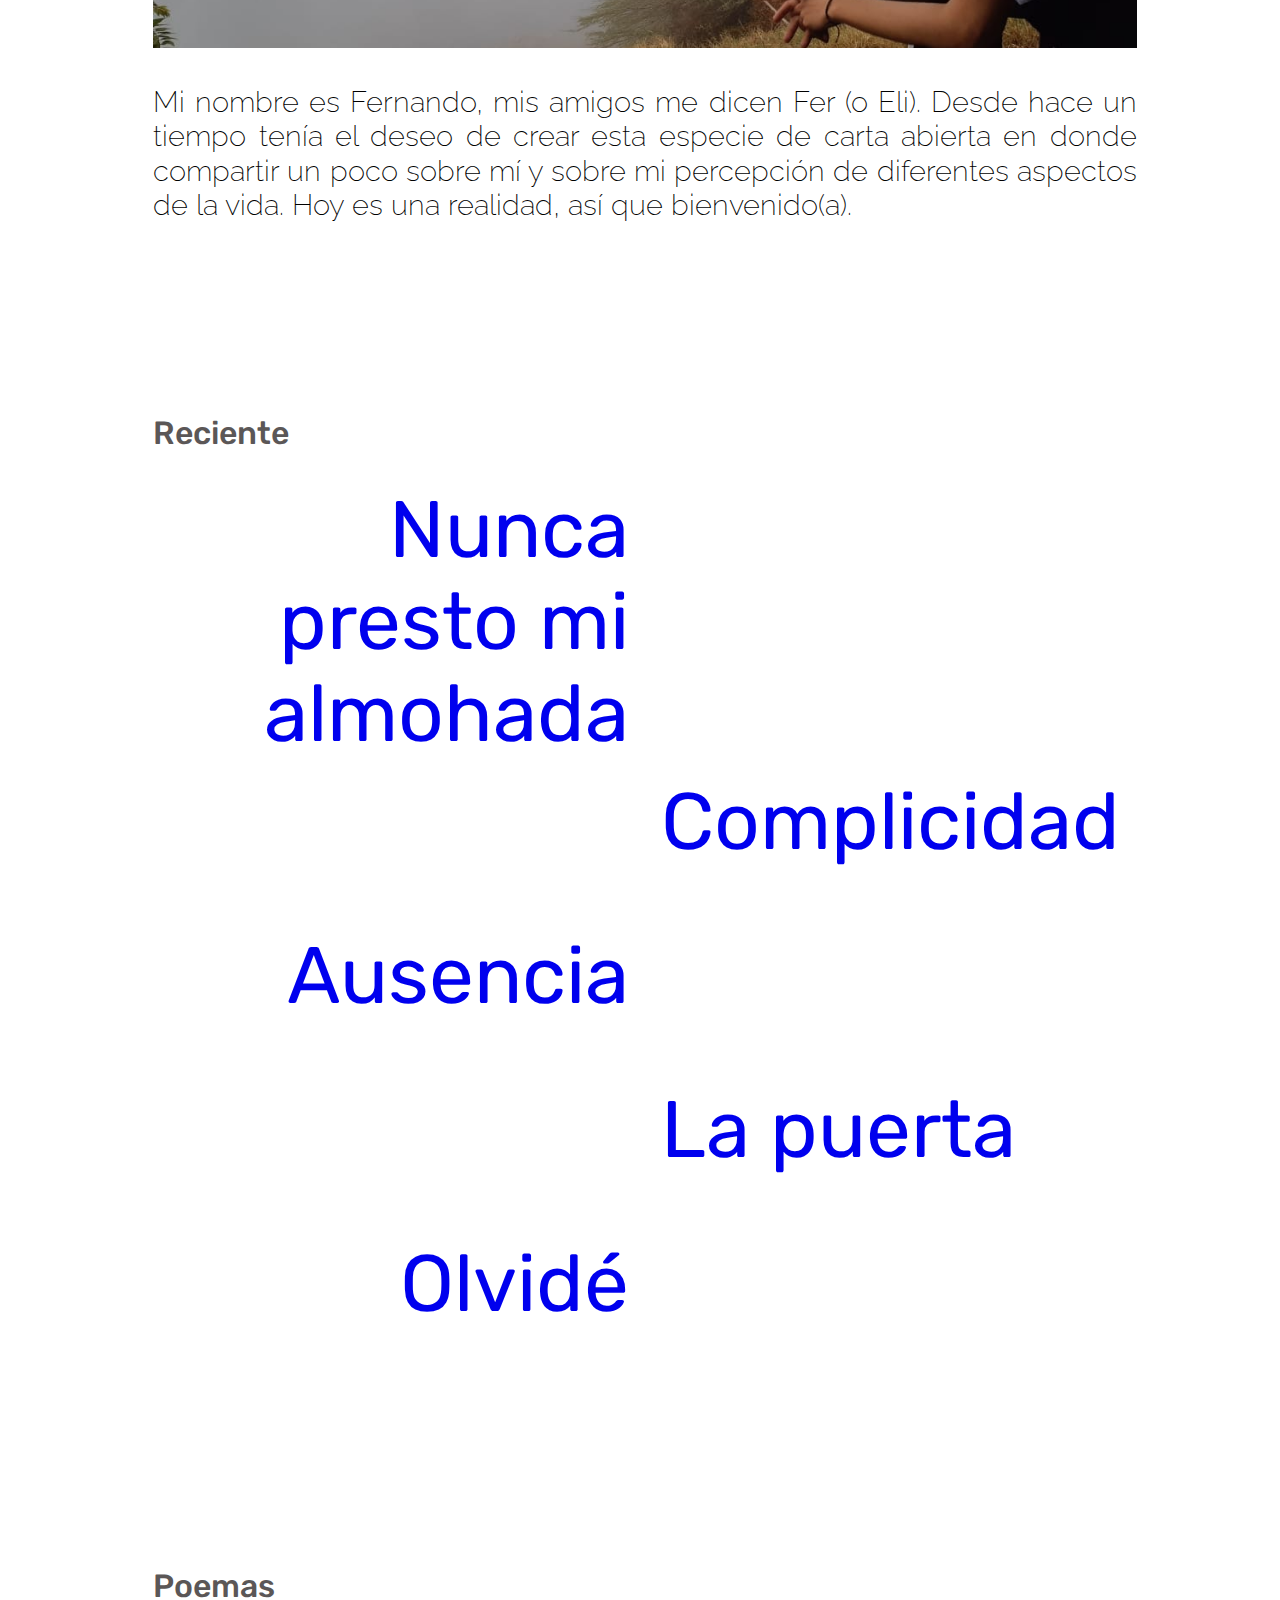
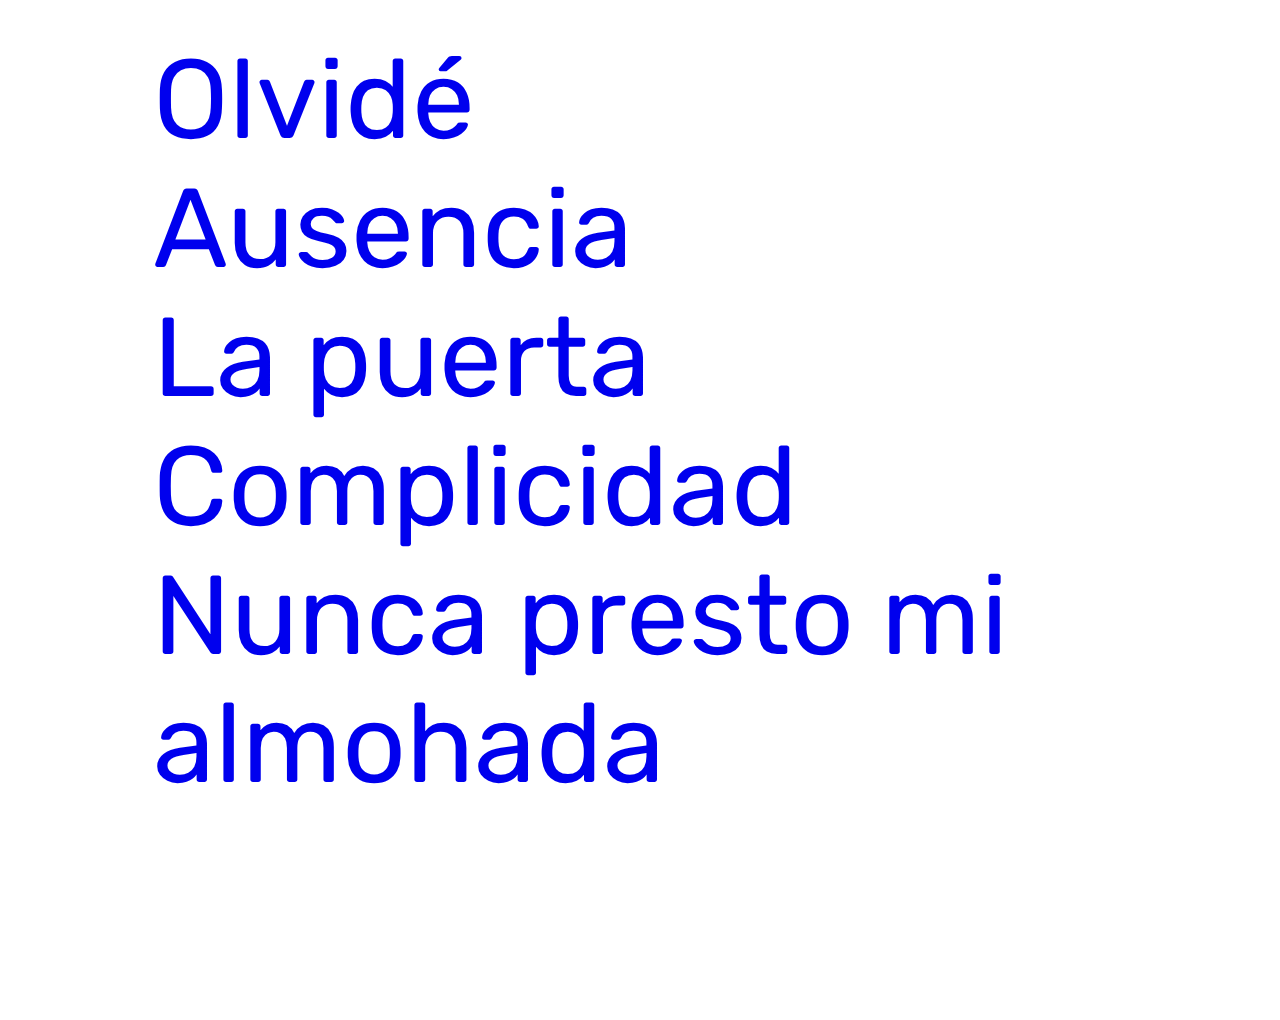
==== commit 4c094b66: "Styling poems section" ====
--- a/index.html
+++ b/index.html
@@ -130,11 +130,25 @@
           </div>
           <div class="poems-list">
             <ul>
-              <li><a href="#">Ausencia</a></li>
-              <li><a href="#">La puerta</a></li>
-              <li><a href="#">Nunca presto mi almohada</a></li>
-              <li><a href="#">Olvidé</a></li>
-              <li><a href="#">La complicidad</a></li>
+              <li>
+                <a href="#" class="poem">Olvidé</a> <span class="arrow">1</span>
+              </li>
+              <li>
+                <a href="#" class="poem">Ausencia</a>
+                <span class="arrow">1</span>
+              </li>
+              <li>
+                <a href="#" class="poem">La puerta</a>
+                <span class="arrow">1</span>
+              </li>
+              <li>
+                <a href="#" class="poem">Complicidad</a>
+                <span class="arrow">1</span>
+              </li>
+              <li>
+                <a href="#" class="poem">Nunca presto mi almohada</a>
+                <span class="arrow">1</span>
+              </li>
             </ul>
           </div>
         </section>
--- a/css/styles.css
+++ b/css/styles.css
@@ -206,7 +206,7 @@
 }
 
 /* Sections */
-/* Author */
+/*    A   u   t   h   o   r   */
 
 .title {
   margin-top: 2rem;
@@ -235,7 +235,7 @@
   height: 1.2em;
 }
 
-/* Recent */
+/*    R    e   c   e   n   t    */
 
 .recent-list ul li a {
   font-family: var(--ff-primary);
@@ -289,3 +289,34 @@
 .e a {
   text-align: right !important;
 }
+
+/*    P   o   e   m   s    */
+.poem-list ul li {
+  display: flex;
+  align-items: center;
+}
+
+.poem {
+  font-family: var(--ff-primary);
+  font-size: 7rem;
+}
+
+.poem:hover + span {
+  display: inline-block;
+}
+
+.poem:hover {
+  background-color: var(--clr-black);
+  color: var(--clr-white);
+}
+
+.arrow {
+  color: transparent;
+  background-image: url('/img/arrow-archery.svg');
+  background-repeat: no-repeat;
+  background-size: 100%;
+  font-size: 5rem;
+  width: 4rem;
+  height: 4rem;
+  display: none;
+}
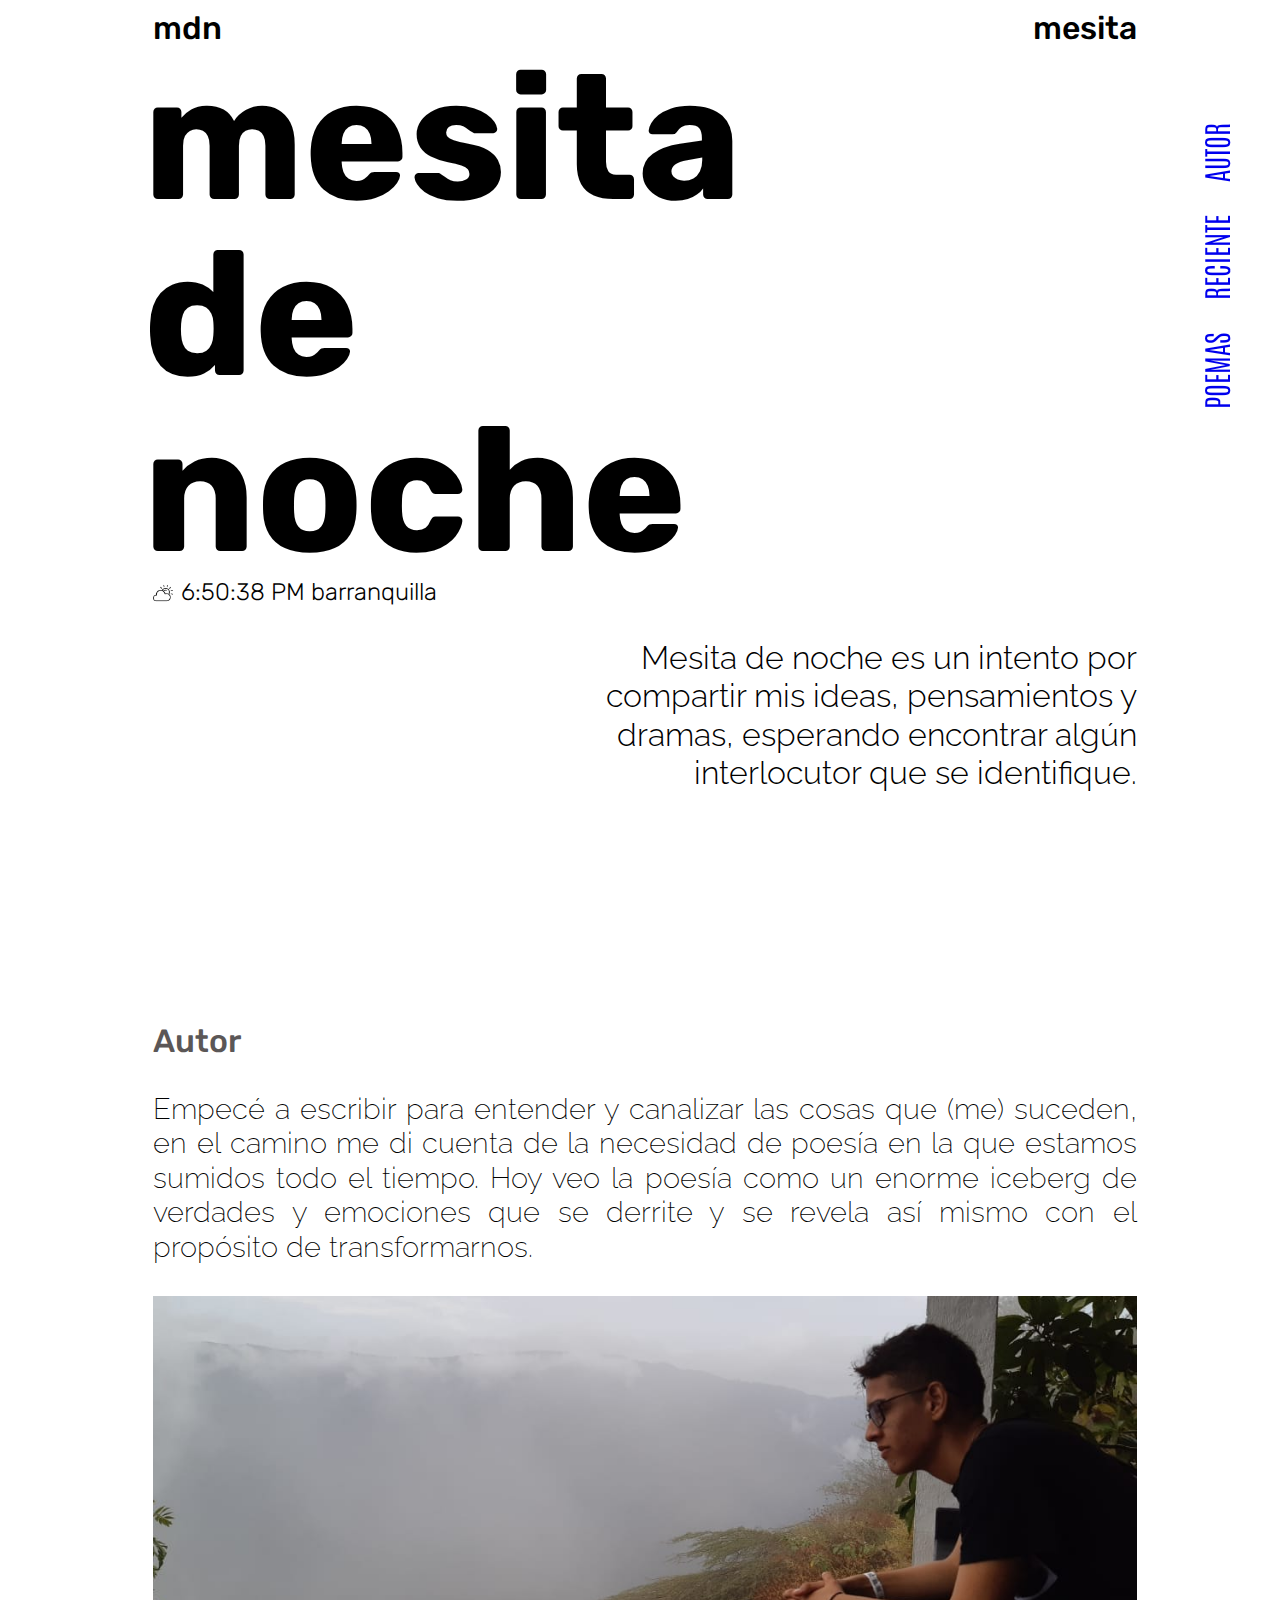
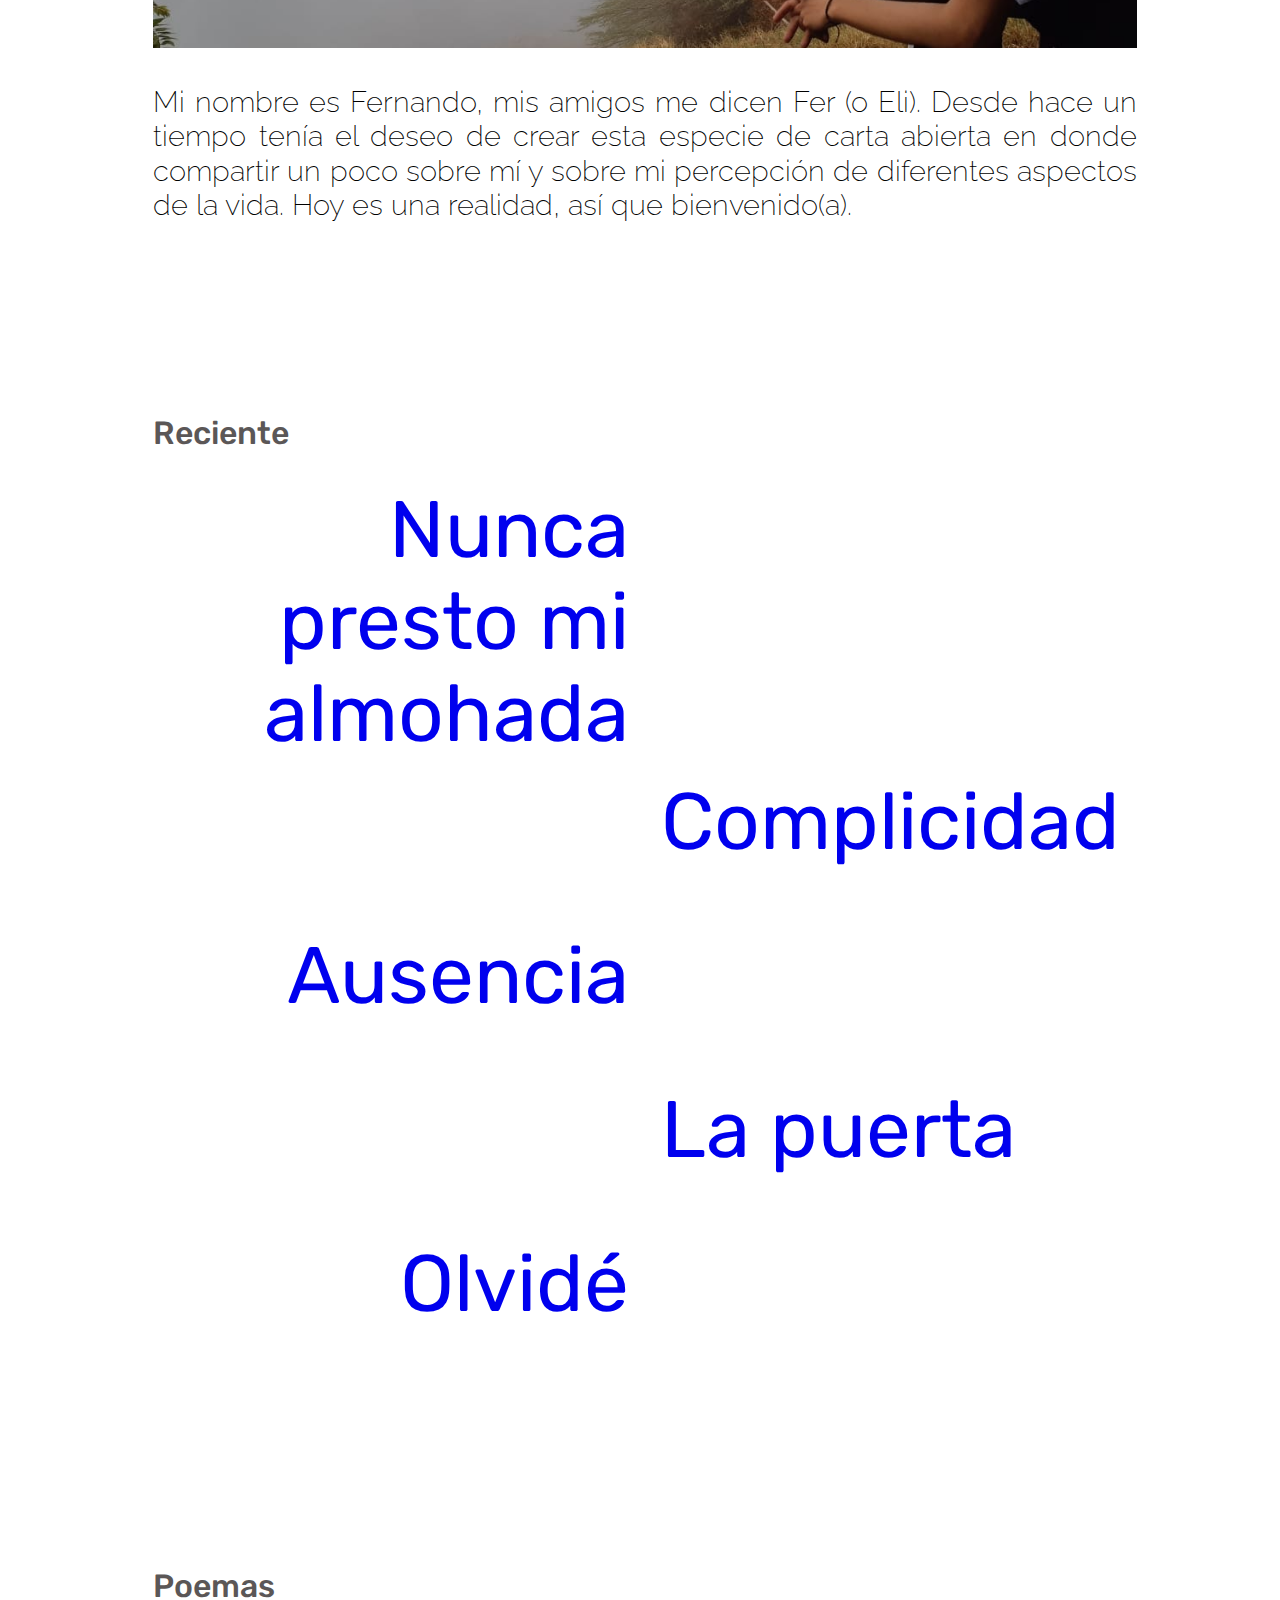
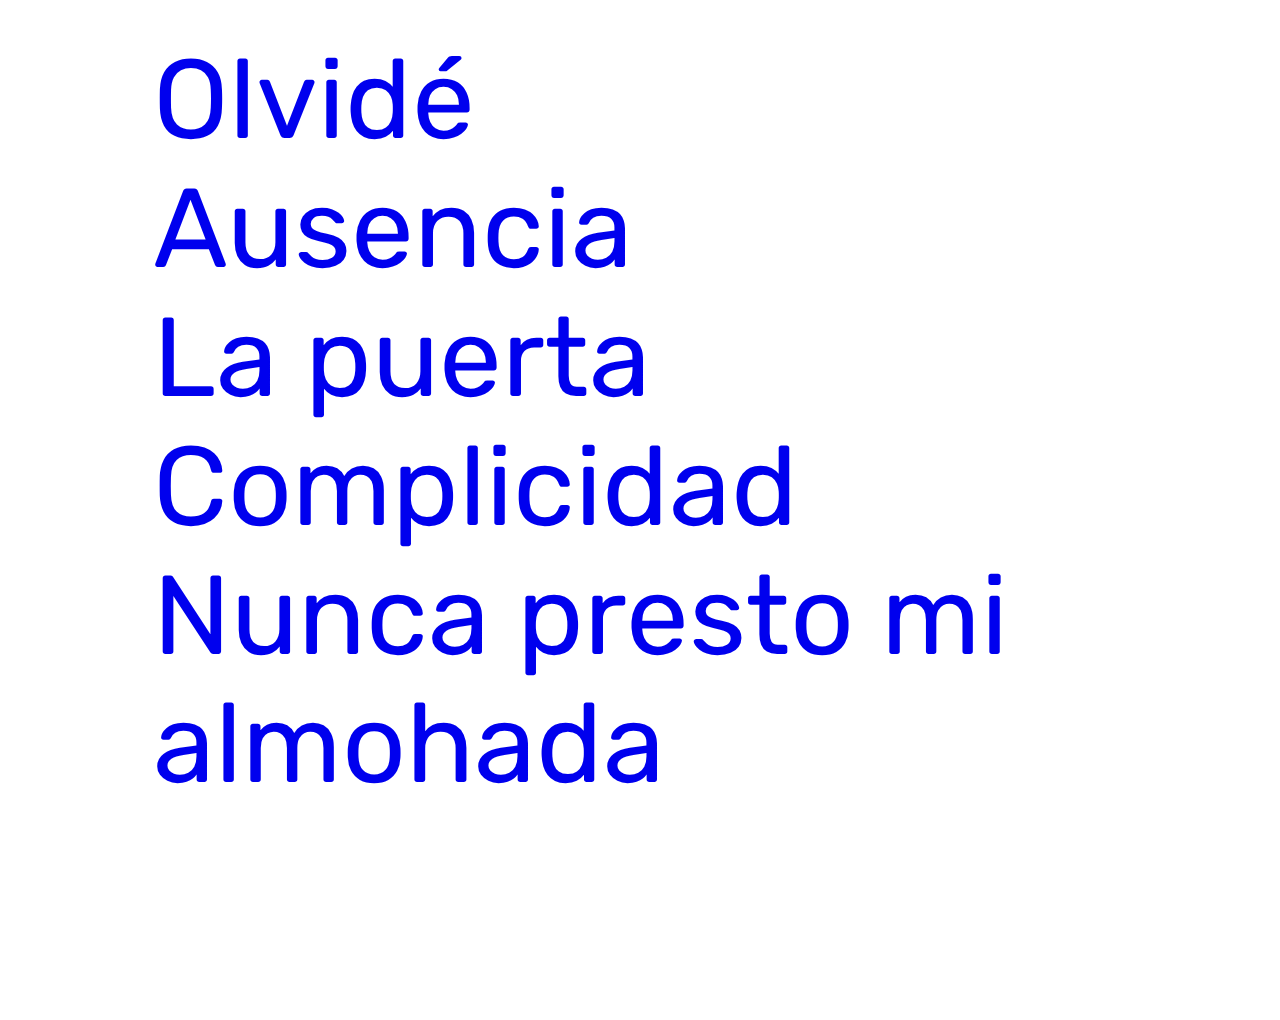
==== commit 3b083da9: "Working on new banner design and functionality" ====
--- a/index.html
+++ b/index.html
@@ -27,7 +27,8 @@
       <div class="hero-container">
         <div class="banner">
           <div class="logo">
-            <p id="logo">mdn</p>
+            <span>mdn</span>
+            <span id="logo-toggle">mesita</span>
           </div>
         </div>
         <header class="hero-header">
--- a/css/styles.css
+++ b/css/styles.css
@@ -132,9 +132,12 @@
   width: 80%;
   height: 100%;
   margin: 0 auto;
-}
-
-.logo p {
+  display: flex;
+  justify-content: space-between;
+  align-items: center;
+}
+
+.logo span {
   color: var(--clr-black);
   font-family: var(--ff-primary);
   font-weight: 500;
@@ -145,7 +148,7 @@
   vertical-align: center;
 }
 
-#logo {
+#logo-toggle {
   opacity: 1;
   animation: showLogo 5s ease-in infinite;
 }
